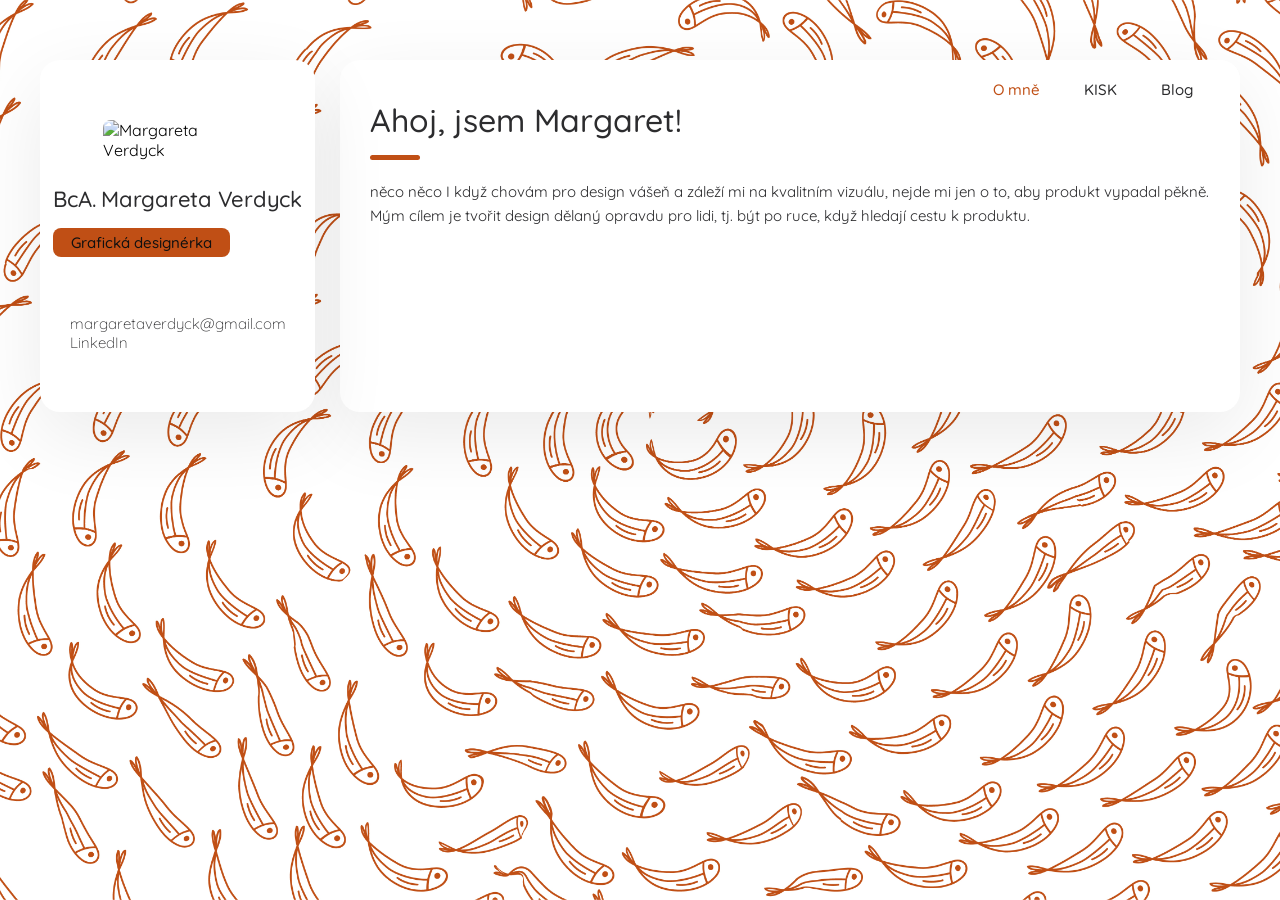
==== index.html @ f72e976a "Update index.html" ====
<!DOCTYPE html>
<html lang="en">

<head>

  <link rel="icon" type="image/png" href="./assets/images/favicon.png">

  <meta charset="UTF-8">
  <meta http-equiv="X-UA-Compatible" content="IE=edge">
  <meta name="viewport" content="width=device-width, initial-scale=1.0">
  <title>Margaret Portfolio</title>

  <!--
    - favicon
  -->
  <link rel="shortcut icon" href="./assets/images/logo.ico" type="image/x-icon">

  <!--
    - custom css link
  -->
  <link rel="stylesheet" href="./assets/css/style.css">

  <!--
    - google font link
  -->
  <link rel="preconnect" href="https://fonts.googleapis.com">
  <link rel="preconnect" href="https://fonts.gstatic.com" crossorigin>
  <link href="https://fonts.googleapis.com/css2?family=Nunito:wght@300;400;500;600&display=swap" rel="stylesheet">
</head>

<body>
  <div id="preview-close-background"></div>
  <div id="preview">
    <div id="preview-inner">
            <button id="preview-close-button">Zavřít</button>
            <img id="preview-image">
    </div>
  </div>

  <!--
    - #MAIN
  -->
<div class="bc">
  <main>

    <!--
      - #SIDEBAR
    -->

    <aside class="sidebar active" data-sidebar>

      <div class="sidebar-info">

        <figure class="avatar-box">
          <img src="./assets/images/profilovka-portfolio.png" alt="Margareta Verdyck" width="80" style="border-radius: 8px;">
        </figure>

        <div class="info-content">
          <h1 class="name" title="Margareta Verdyck">BcA. Margareta Verdyck</h1>

          <span><p class="title">Grafická designérka</p>      
          </span>

        </div>

      <!--   <button class="info_more-btn" data-sidebar-btn>
          
          <ion-icon name="chevron-down"></ion-icon>
        </button> -->

      </div>

      <div class="sidebar-info_more">

        <div class="separator"></div>

        <ul class="contacts-list">

          <li class="contact-item">

        <!--     <div class="icon-box">
              <ion-icon name="mail-outline"></ion-icon>
            </div> -->

            <div class="contact-info">
              <p class="contact-title">Kontakt na mě</p>

              <a href="mailto:margaretaverdyck@gmail.com" class="contact-link">margaretaverdyck@gmail.com</a>
              <!--  <a href="tel:+420775731023" class="contact-link">+420 775 731 023</a>  -->
              <a href="https://www.linkedin.com/in/margareta-verdyck-287050226/" class="contact-link" >LinkedIn</a>

            </div>

          <li class="contact-item">

          </li>

        </ul>

        <!-- <div class="separator"></div>

        <ul class="social-list">

          <li class="social-item">
            <a href="#" class="social-link">
              <ion-icon name="logo-facebook"></ion-icon>
            </a>
          </li>

          <li class="social-item">
            <a href="#" class="social-link">
              <ion-icon name="logo-twitter"></ion-icon>
            </a>
          </li>

          <li class="social-item">
            <a href="#" class="social-link">
              <ion-icon name="logo-instagram"></ion-icon>
            </a>
          </li>

        </ul> -->

      </div>

    </aside>




    <!--
      - #main-content
    -->

    <div class="main-content">

      <!--
        - #NAVBAR
      -->

      <nav class="navbar">

        <ul class="navbar-list">

          <li class="navbar-item">
            <button class="navbar-link  active" data-nav-link>O mně</button>
          </li>

          <li class="navbar-item">
            <button class="navbar-link" data-nav-link>KISK</button>
          </li>

         <!--  <li class="navbar-item">
            <button class="navbar-link" data-nav-link>Životopis</button>
          </li> -->

         <!-- <li class="navbar-item">
            <button class="navbar-link" data-nav-link>Portfolio</button>
          </li> -->

          <li class="navbar-item">
            <button class="navbar-link" data-nav-link>Blog</button>
          </li>

          <!-- <li class="navbar-item">
            <button class="navbar-link" data-nav-link>Contact</button>
          </li> -->

        </ul>

      </nav>





      <!--
        - #ABOUT
      -->

      <article class="about active" data-page="o mně">

        <header>
          <h2 class="h2 article-title">Ahoj, jsem Margaret!</h2>
        </header>

        <section class="about-text">

		 <p>
            něco něco I když chovám pro design vášeň a záleží mi na kvalitním vizuálu,
            nejde mi jen o to, aby produkt vypadal pěkně.
            Mým cílem je tvořit design dělaný opravdu pro lidi, 
            tj. být po ruce, když hledají cestu k produktu.
          </p>
			
			<!--   
          <p>
            S designem v praxi jsem se poprvé setkala v
            <a href="https://scg.cz/" style="display: inline;" target="_blank">SCG</a>
            a díky tvorbě vizuálů pro soutěže této neziskovky, jsem se rozhodla být grafickou designérkou.
            Vystudovala jsem grafický design ve <em>Vysoké škole kreativní komunikace</em> v Praze
            a pokračuji dál do Brna na Informační studia a knihovnictví, abych posunula své dovednosti.
          </p>

          <p>
            I když chovám pro design vášeň a záleží mi na kvalitním vizuálu,
            nejde mi jen o to, aby produkt vypadal pěkně.
            Mým cílem je tvořit design dělaný opravdu pro lidi, 
            tj. být po ruce, když hledají cestu k produktu.
          </p>

          <p>
            <strong>Průběh tvorby ve zkratce</strong> –⁠⁠⁠⁠⁠⁠ Jakmile zjistím vše o projektu,
            začnu tvořit a ohledně návrhu se společně pobavíme,
            abychom dosáhli co nejlepšího výsledku.
          </p>

          <p>        
            <strong>Co sama vyhledávám?</strong>
            Ráda bývám součástí týmu a hledám prostor pro růst a učení se nových věcí.
            Chci tvořit hlavně prospěšné a užitečné vizuály a svojí tvorbou přinášet lidem
            radost.
          </p>

          <p>
            <strong>Mé dovednosti:</strong>
            Už dlouho pracuji s grafickými Adobe programy, zejména s Illustratorem a Photoshopem.
            S jinými programy si ale určitě poradím.
            Mluvím plynule česky a domluvím se anglicky.
          </p>
-->
        </section>

      </article>


      <!--
        - #KISK
      -->

      <article class="kisk" data-page="kisk">

        <header>
          <h2 class="h2 article-title">První semestr (podzim 2025)</h2>
        </header>

        <section class="about-text">
          
          <p>
            Z povinných předmětů <strong>ISKM01 Informační vědy</strong> vnímám jako nejvíce filosofický předmět, kterým nás provázel pan Černý. Se svými mentimeter prezentacemi jsem cítila, že jsme jako třída více vtaženi do přednášky. Dozvěděla jsem se z odpovědí i něco o spolužácích a v rámci skupinové práce se i skamarádila se spolužačkami. Poznala jsem témata a hlavně Informační etiku skrze vlastní výzkum a následné zpracování materiálů pro spolužáky a do zkoušky, což pro mě byla úplná novinka. Zároveň jsem se cítila pozadu, jelikož plno spolužáků témata už opakovala, a našla jsem porozumění se spolužáky, kteří tento obor studují stejně jako já první ročník. I přes blízkost témat pro mě byl předmět docela výzvou.
		  </p>

          <p>
            V předmětu <strong>ISKM02 Design informačních služeb, rozhraní a interakcí</strong> bylo hrozně fajn se inspirovat a motivovat do toho, jak dělat design pro lidi, ve veřejném prostoru a zkusit si navrhnout i něco vlastního.
          </p>

          <p>
            	<strong>ISKM03 Literatura, knihovní procesy a trh</strong> mi otevřela docela nové téma. Práce na edičním projektu v týmu byla sice novou zkušeností plnou výzev, ale samotnou otevřenost tvorby vizuálu edice nebo prezentace jsem velmi ocenila. Sama bych se ve skutečnosti při chystání edice ujmula designování obálky nebo sazby. <a href="https://margareta-verdyck.github.io/kisk/knihovna" style="display: inline;" target="_blank">Reflexe z návštěvy knihovny</a> 
          </p>

          <p>        
            <strong>ISKM04 Seminář k diplomové práci I: Východiska a metodologie</strong> mi představil témata diplomových prací přímo od profesorů. Skrze tematickou komentovanou rešerši jsem prozkoumala téma grafického designu a jeho pomoci a selhání při přenosu informací k uživatelům. Zpětně bych si vybrala konkrétnější téma a profilace Design informačních služeb je pro mě stále na prvním místě.
          </p>

          <p>
            Předmět <strong>ISKM09 Around the World with Academic Libraries</strong> mě zaujal osobními příběhy knihovníků po celém světě i pozorováním situace v jiných zemích. Líbilo se mi porovnání jak je to u nich a jak je to u nás. Předmět jako takový mi moc neseděl na večerní termín a nakonec jsem se nestíhala účastnit všech přednášek, jak jsem chtěla.
          </p>

          <p>
            Z nepovinných předmětů jsem si vybrala <strong>ISKB36 Kreativní laboratoř</strong> a <strong>ISKB54 Komunitní kurátorství</strong>. Oba probíhaly v příjemné seminárce, kde jsme se vždy sešli a pobavili se o našich nových objevech nebo pozorování ať už z komunitního setkávání nebo dobrodružství za keškami. Kreativní laboratoř byla v tomto semestru zaujatá ve fenomén Geocatchingu. Konečně tu byl tedy předmět, který vyžadoval pohyb v terénu. Dozvěděla jsem se, že kešky jsou v Česku stále velmi aktivní a sama jsem jednu vytvořila. V předmětu Komunitní kurátorství jsem mohla rozvíjet své znalosti, které dál mohu aplikovat ve studentském spolku, kde tuto roli zastupuji. Uvědomila jsem si, jaký máme na KISKu příjemný kolektiv a komunitu a zaujal mě KISKord, který se posnažím oživit pro sdílení našich zkušeností. Společně jsme pro další takové lidi začali organizovat víkendovou akci - Zimní školu. 
          </p>

          <p>
            Zapsala jsem si i jeden předmět, který spadá do profilace Design informačních služeb. Předmět <strong>ISKM52 Digitální hry - analýza a design</strong> byl speciální v tom, že jsem pro něj navštěvovala fakultu informatiky a poznávala studenty z jiné školy. Bylo mi představeno jak ve skutečnosti probíhá navrhování digitálních i stolních her a sami jsme i vytvářeli v týmu deskovou hru, což pro mě byla příjemná možnost kreativně se vyřádit.
          </p>

          <p>
            Nakonec úplně mimo KISK v rámci celé fakulty jsem si zapsala <strong>DOBRO_ARTS Dobrovolnictví</strong>,, se kterou mám možnost se aktivně zapojit jako dobrovolník v organizaci. Po svých dobrých zkušenostech to musel být studentský spolek students can grow.
          </p>

        </section>





        <!--
          - service
        -->

        <!-- <section class="service">

          <h3 class="h3 service-title">Co mi fakt celkem jde</h3>

          <ul class="service-list">

            <li class="service-item">

               <div class="service-icon-box">
                <img src="./assets/images/icon-design.svg
                " alt="design icon" width="40">
              </div> 

              <div class="service-content-box">
                <h4 class="h4 service-item-title">Grafický design</h4>

                <p class="service-item-text">
                  The most modern and high-quality design made at a professional level.
                </p>
              </div>

            </li> 

            <li class="service-item">

              <div class="service-icon-box">
                <img src="./assets/images/icon-dev.svg" alt="Web development icon" width="40">
              </div>

              <div class="service-content-box">
                <h4 class="h4 service-item-title">Web development</h4>

                <p class="service-item-text">
                  High-quality development of sites at the professional level.
                </p>
              </div>

            </li> -->

          </ul>

        </section>


        <!--
          - clients


        <section class="clients">

          <h3 class="h3 clients-title">Clients</h3>

          <ul class="clients-list has-scrollbar">

            <li class="clients-item">
              <a href="#">
                <img src="./assets/images/logo-1-color.png" alt="client logo">
              </a>
            </li>

            <li class="clients-item">
              <a href="#">
                <img src="./assets/images/logo-2-color.png" alt="client logo">
              </a>
            </li>

            <li class="clients-item">
              <a href="#">
                <img src="./assets/images/logo-3-color.png" alt="client logo">
              </a>
            </li>

            <li class="clients-item">
              <a href="#">
                <img src="./assets/images/logo-4-color.png" alt="client logo">
              </a>
            </li>

            <li class="clients-item">
              <a href="#">
                <img src="./assets/images/logo-5-color.png" alt="client logo">
              </a>
            </li>

            <li class="clients-item">
              <a href="#">
                <img src="./assets/images/logo-6-color.png" alt="client logo">
              </a>
            </li>

          </ul>

        </section>
 -->
      </article>





     

      <article class="resume" data-page="životopis">

        <header>
          <h2 class="h2 article-title"></h2>
        </header>

        <section class="timeline">

          <div class="title-wrapper">
            <div class="icon-box">
              <!-- <ion-icon name="book-outline"></ion-icon> -->
            </div>

            <h3 class="h3">Vystudovala jsem...</h3>
          </div>

          <ol class="timeline-list">

            <li class="timeline-item">

              <h4 class="h4 timeline-item-title"> Filosofická fakulta Masarykovy univerzity</h4>

              <span>2025 — stále</span>

              <p class="timeline-text">
                Obor Informační studia a knihovnictví
              </p>

            </li>            
            
            <li class="timeline-item">

              <h4 class="h4 timeline-item-title">Vysoká škola kreativní komunikace – VŠKK</h4>

              <span>2022 — 2025</span>

              <p class="timeline-text">
                Obor Grafický a mediální design
              </p>

            </li>

            <li class="timeline-item">

              <h4 class="h4 timeline-item-title">FestAD</h4>

              <span>2021</span>

              <p class="timeline-text">
               Výukový festival architektury a designu
              </p>

            </li>

            <li class="timeline-item">

              <h4 class="h4 timeline-item-title"> Střední škola designu a umění, knižní kultury a ekonomiky Náhorní</h4>

              <span>2018— 2022</span>

              <p class="timeline-text">
                Obor Prostorový design a výstavnictví
              </p>

            </li>

          </ol>

        </section>

        <section class="timeline">

          <div class="title-wrapper">
            <div class="icon-box">
              <!-- <ion-icon name="book-outline"></ion-icon> -->
            </div>

            <h3 class="h3">Doteď jsem dělala...</h3>
          </div>

          <ol class="timeline-list">

            <li class="timeline-item">

              <h4 class="h4 timeline-item-title">Grafický design</h4>

              <span>2020 — Dodnes</span>

              <p class="timeline-text">
                
                V neziskové organizaci Student Cyber Games a hlavně pro její soutěže pIšQworky, Prezentiáda a Tour de App jsem se naučila tvořit veškerý design v praxi.
                Vytvořila jsem plno materiálů od vizuálů celých kampaní, všemožných tištěných materiálů 
                až po on-line materiály.

                K bakalářské práci jsem pro SCG vytvořila návrh na novou vizuální identitu.

                Pro českosaský projekt InterBridge jsem vytvořila vizuální styl – logo, barevnost, rollup a vizitky.
            
                V rámci 
              </p>

            </li>

            <li class="timeline-item">

              <h4 class="h4 timeline-item-title">Vedoucí marketingu a vztahu s veřejností</h4>

              <span>2022 — 2024</span>

              <p class="timeline-text">
                První dva ročníky soutěže Tour de App jsem vedla marketingové oddělení.
              </p>

            </li>

            <!-- <li class="timeline-item">

              <h4 class="h4 timeline-item-title">Web designer</h4>

              <span>2010 — 2013</span>

              <p class="timeline-text">
                Nemo enims ipsam voluptatem, blanditiis praesentium voluptum delenit atque corrupti, quos dolores et
                quas molestias
                exceptur.
              </p>

            </li> -->

          </ol>

        </section>

        <!-- <section class="skill">

          <h3 class="h3 skills-title">My skills</h3>

          <ul class="skills-list content-card">

            <li class="skills-item">

              <div class="title-wrapper">
                <h5 class="h5">Web design</h5>
                <data value="80">80%</data>
              </div>

              <div class="skill-progress-bg">
                <div class="skill-progress-fill" style="width: 80%;"></div>
              </div>

            </li>

            <li class="skills-item">

              <div class="title-wrapper">
                <h5 class="h5">Graphic design</h5>
                <data value="70">70%</data>
              </div>

              <div class="skill-progress-bg">
                <div class="skill-progress-fill" style="width: 70%;"></div>
              </div>

            </li>

            <li class="skills-item">

              <div class="title-wrapper">
                <h5 class="h5">Branding</h5>
                <data value="90">90%</data>
              </div>

              <div class="skill-progress-bg">
                <div class="skill-progress-fill" style="width: 90%;"></div>
              </div>

            </li>

            <li class="skills-item">

              <div class="title-wrapper">
                <h5 class="h5">WordPress</h5>
                <data value="50">50%</data>
              </div>

              <div class="skill-progress-bg">
                <div class="skill-progress-fill" style="width: 50%;"></div>
              </div>

            </li>

          </ul>

        </section> -->

      </article>





      <!--
        - #PORTFOLIO
      -->

      <article class="portfolio" data-page="portfolio">

        <header>
          <h2 class="h2 article-title">Portfolio</h2>
        </header>

        <section class="projects">

          <ul class="filter-list">

            <li class="filter-item">
              <button class="active" data-filter-btn>Vše</button>
            </li>

            <li class="filter-item">
              <button data-filter-btn>Vizuální styl</button>
            </li>

            <li class="filter-item">
              <button data-filter-btn>Logo</button>
            </li>

            <li class="filter-item">
              <button data-filter-btn>Obal</button>
            </li>

            <li class="filter-item">
              <button data-filter-btn>Knižní grafika</button>
            </li>

            <li class="filter-item">
              <button data-filter-btn>Ilustrace</button>
            </li>

            <li class="filter-item">
              <button data-filter-btn>Textil</button>
            </li>

            <li class="filter-item">
              <button data-filter-btn>Plakát</button>
            </li>

            <li class="filter-item">
              <button data-filter-btn>Roll-up</button>
            </li>

            <li class="filter-item">
              <button data-filter-btn>Plaketa</button>
            </li>

          </ul>

          <div class="filter-select-box">

            <button class="filter-select" data-select>

              <div class="select-value" data-selecct-value>Vyber kategorii</div>

              <div class="select-icon">
                <ion-icon name="chevron-down"></ion-icon>
              </div>

            </button>

            <ul class="select-list">

              <li class="select-item">
                <button data-select-item>Vše</button>
              </li>

              <li class="select-item">
                <button data-select-item>Vizuální styl</button>
              </li>

              <li class="select-item">
                <button data-select-item>Logo</button>
              </li>

              <li class="select-item">
                <button data-select-item>Obal</button>
              </li>

              <li class="select-item">
                <button data-select-item>Knižní grafika</button>
              </li>

              <li class="select-item">
                <button data-select-item>Ilustrace</button>
              </li>

              <li class="select-item">
                <button data-select-item>Textil</button>
              </li>

              <li class="select-item">
                <button data-select-item>Plakát</button>
              </li>

              <li class="select-item">
                <button data-select-item>Roll-up</button>
              </li>

              <li class="select-item">
                <button data-select-item>Plaketa</button>
              </li>

            </ul>

          </div>

          <ul class="project-list">

          

            <li class="project-item  active" data-filter-item data-category="vizuální styl,logo,ilustrace">
              <a href="#">


                <button class="show-img" imgRef="./assets/images/web-portfolio_FULL_SCG.png">
                <figure class="project-img">
                  <div class="project-item-icon-box" style="width: 30%;">
                    <img src="./assets/images/web-OPEN.svg">
                  </div>

                  <img src="./assets/images/web-portfolio_SCG.png" alt="finance" loading="lazy">
                </figure>

                <h3 class="project-title">Rebrand Student Cyber Games</h3>

                <p class="project-category">Vizuální styl, Logo, Ilustrace</p>
                </button>

              </a>
              
            </li>

            <li class="project-item  active" data-filter-item data-category="vizuální styl,logo">
              <a href="#">

                <button class="show-img" imgRef="./assets/images/web-portfolio_FULL_InterBridge.png">
                <figure class="project-img">
                  <div class="project-item-icon-box" style="width: 30%;">
                    <img src="./assets/images/web-OPEN.svg">
                  </div>

                  <img src="./assets/images/web-portfolio_InterBridge.png" alt="orizon" loading="lazy">
                </figure>

                <h3 class="project-title">Českosaský projekt InterBridge</h3>

                <p class="project-category">Vizuální styl, Logo</p>
                </button>

              </a>
            </li>

            <li class="project-item  active" data-filter-item data-category="knižní grafika">
              <a href="#">

                <button class="show-img" imgRef="./assets/images/web-portfolio_FULL_cecelice.png">
                <figure class="project-img">
                  <div class="project-item-icon-box" style="width: 30%;">
                    <img src="./assets/images/web-OPEN.svg">
                  </div>

                  <img src="./assets/images/web-portfolio_kniha-čečelice.png" alt="fundo" loading="lazy">
                </figure>

                <h3 class="project-title">Čečelice</h3>

                <p class="project-category">Knižní grafika</p>
                </button>

              </a>
            </li>

            <li class="project-item  active" data-filter-item data-category="logo">
              <a href="#">

                <button class="show-img" imgRef="./assets/images/web-portfolio_FULL_kazee.png">
                <figure class="project-img">
                  <div class="project-item-icon-box" style="width: 30%;">
                    <img src="./assets/images/web-OPEN.svg">
                  </div>

                  <img src="./assets/images/web-portfolio_kazee.png" alt="brawlhalla" loading="lazy">
                </figure>

                <h3 class="project-title">Aplikace Kazee</h3>

                <p class="project-category">Logo</p>
                </button>

            <li class="project-item  active" data-filter-item data-category="logo">
              <a href="#">

                <button class="show-img" imgRef="./assets/images/web-portfolio_FULL_český-tenis.png">
                <figure class="project-img">
                  <div class="project-item-icon-box" style="width: 30%;">
                    <img src="./assets/images/web-OPEN.svg">
                  </div>

                  <img src="./assets/images/web-portfolio_český-tenis.png" alt="brawlhalla" loading="lazy">
                </figure>

                <h3 class="project-title">Český tenis</h3>

                <p class="project-category">Logo</p>
                </button>

              </a>
            </li>

            <li class="project-item  active" data-filter-item data-category="vizuální styl,logo,ilustrace">
              <a href="#">

                <button class="show-img" imgRef="./assets/images/web-portfolio_FULL_letka.png">
                <figure class="project-img">
                  <div class="project-item-icon-box" style="width: 30%;">
                    <img src="./assets/images/web-OPEN.svg">
                  </div>

                  <img src="./assets/images/web-portfolio_kafe-letka.png" alt="dsm." loading="lazy">
                </figure>

                <h3 class="project-title">Letka</h3>

                <p class="project-category">Vizuální styl, Logo, Ilustrace</p>
                </button>

              </a>
            </li>

            <li class="project-item  active" data-filter-item data-category="obal,ilustrace">
              <a href="#">

                <button class="show-img" imgRef="./assets/images/web-portfolio_FULL_Král-sýrů.png">
                <figure class="project-img">
                  <div class="project-item-icon-box" style="width: 30%;">
                    <img src="./assets/images/web-OPEN.svg">
                  </div>

                  <img src="./assets/images/web-portfolio_kral-syru.png" alt="metaspark" loading="lazy">
                </figure>

                <h3 class="project-title">100 let Král sýrů</h3>

                <p class="project-category">Obal, Ilustrace</p>
                </button>

              </a>
            </li>

            <li class="project-item  active" data-filter-item data-category="plakát">
              <a href="#">

                <button class="show-img" imgRef="./assets/images/web-portfolio_FULL_MUNI.png">
                <figure class="project-img">
                  <div class="project-item-icon-box" style="width: 30%;">
                    <img src="./assets/images/web-OPEN.svg">
                  </div>

                  <img src="./assets/images/web-portfolio_MUNI-poster.png" alt="summary" loading="lazy">
                </figure>

                <h3 class="project-title">Studentský plakát<table></table></h3>

                <p class="project-category">Plakát</p>
                </button>

              </a>
            </li>

            <li class="project-item  active" data-filter-item data-category="logo">
              <a href="#">

                <button class="show-img" imgRef="./assets/images/web-portfolio_FULL_DV.png">
                <figure class="project-img">
                  <div class="project-item-icon-box" style="width: 30%;">
                    <img src="./assets/images/web-OPEN.svg">
                  </div>

                  <img src="./assets/images/web-portfolio_DV-detailing.png" alt="task manager" loading="lazy">
                </figure>

                <h3 class="project-title">DV detailing</h3>

                <p class="project-category">Logo</p>
                </button>

              </a>
            </li>

            <li class="project-item  active" data-filter-item data-category="logo">
              <a href="#">

                <button class="show-img" imgRef="./assets/images/web-portfolio_FULL_ZKO.png">
                <figure class="project-img">
                  <div class="project-item-icon-box" style="width: 30%;">
                    <img src="./assets/images/web-OPEN.svg">
                  </div>

                  <img src="./assets/images/web-portfolio_ZKO.png" alt="arrival" loading="lazy">
                </figure>

                <h3 class="project-title">ZKO Mimoň</h3>

                <p class="project-category">Logo</p>
                </button>

              </a>
            </li>

            <li class="project-item  active" data-filter-item data-category="plakát, ilustrace">
              <a href="#">

                <button class="show-img" imgRef="./assets/images/web-portfolio_FULL_PPT-plakát.png">
                <figure class="project-img">
                  <div class="project-item-icon-box" style="width: 30%;">
                    <img src="./assets/images/web-OPEN.svg">
                  </div>

                  <img src="./assets/images/web-portfolio_PPT-plakát.png" alt="arrival" loading="lazy">
                </figure>

                <h3 class="project-title">Soutěž Prezentiáda</h3>

                <p class="project-category">Plakát, Ilustrace</p>
                </button>

              </a>
            </li>

            <li class="project-item  active" data-filter-item data-category="roll-up">
              <a href="#">

                <button class="show-img" imgRef="./assets/images/web-portfolio_FULL_PPT-rollup.png">
                <figure class="project-img">
                  <div class="project-item-icon-box" style="width: 30%;">
                    <img src="./assets/images/web-OPEN.svg">
                  </div>

                  <img src="./assets/images/web-portfolio_PPT-rollup.png" alt="arrival" loading="lazy">
                </figure>

                <h3 class="project-title">Soutěž Prezentiáda</h3>

                <p class="project-category">Roll-up</p>
                </button>

              </a>
            </li>

            <li class="project-item  active" data-filter-item data-category="roll-up,ilustrace">
              <a href="#">

                <button class="show-img" imgRef="./assets/images/web-portfolio_FULL_PPT-rollup-2023.png">
                <figure class="project-img">
                  <div class="project-item-icon-box" style="width: 30%;">
                    <img src="./assets/images/web-OPEN.svg">
                  </div>

                  <img src="./assets/images/web-portfolio_PPT-2023-rollup.png" alt="arrival" loading="lazy">
                </figure>

                <h3 class="project-title">Soutěž Prezentiáda</h3>

                <p class="project-category">Roll-up, Ilustrace</p>
                </button>

              </a>
            </li>

            <li class="project-item  active" data-filter-item data-category="plaketa">
              <a href="#">

                <button class="show-img" imgRef="./assets/images/web-portfolio_FULL_PPT-plaketa.png">
                <figure class="project-img">
                  <div class="project-item-icon-box" style="width: 30%;">
                    <img src="./assets/images/web-OPEN.svg">
                  </div>

                  <img src="./assets/images/web-portfolio_PPT-trofej.png" alt="arrival" loading="lazy">
                </figure>

                <h3 class="project-title">Soutěž Prezentiáda</h3>

                <p class="project-category">Plaketa</p>
                </button>

              </a>
            </li>

            <li class="project-item  active" data-filter-item data-category="vizuální styl,logo, ilustrace">
              <a href="#">

                <button class="show-img" imgRef="./assets/images/web-portfolio_FULL_TdAcademy.png">
                <figure class="project-img">
                  <div class="project-item-icon-box" style="width: 30%;">
                    <img src="./assets/images/web-OPEN.svg">
                  </div>

                  <img src="./assets/images/web-portfolio_TdA-vizuální styl-academy.png" alt="arrival" loading="lazy">
                </figure>

                <h3 class="project-title">Fiktivní klient na soutěži Tour de App</h3>

                <p class="project-category">Vizuální styl, Logo, Ilutrace</p>
                </button>

              </a>
            </li>

            <li class="project-item  active" data-filter-item data-category="plaketa">
              <a href="#">

                <button class="show-img" imgRef="./assets/images/web-portfolio_FULL_TdA-plaketa.png">
                <figure class="project-img">
                  <div class="project-item-icon-box" style="width: 30%;">
                    <img src="./assets/images/web-OPEN.svg">
                  </div>

                  <img src="./assets/images/web-portfolio_TdA-trofej.png" alt="arrival" loading="lazy">
                </figure>

                <h3 class="project-title">Tour de App</h3>

                <p class="project-category">Plaketa</p>
                </button>

              </a>
            </li>

            <li class="project-item  active" data-filter-item data-category="roll-up">
              <a href="#">

                <button class="show-img" imgRef="./assets/images/web-portfolio_FULL_XO-rollup.png">
                <figure class="project-img">
                  <div class="project-item-icon-box" style="width: 30%;">
                    <img src="./assets/images/web-OPEN.svg">
                  </div>

                  <img src="./assets/images/web-portfolio_XO-rollup.png" alt="arrival" loading="lazy">
                </figure>

                <h3 class="project-title">Soutěž pIšQworky</h3>

                <p class="project-category">Roll-up</p>
                </button>

              </a>
            </li>

            <li class="project-item  active" data-filter-item data-category="plakát">
              <a href="#">

                <button class="show-img" imgRef="./assets/images/web-portfolio_FULL_XO-plakát.png">
                <figure class="project-img">
                  <div class="project-item-icon-box" style="width: 30%;">
                    <img src="./assets/images/web-OPEN.svg">
                  </div>

                  <img src="./assets/images/web-portfolio_XO-plakát.png" alt="arrival" loading="lazy">
                </figure>

                <h3 class="project-title">Soutěž pIšQworky</h3>

                <p class="project-category">Plakát</p>
                </button>

              </a>
            </li>

            <li class="project-item  active" data-filter-item data-category="textil,ilustrace">
              <a href="#">

                <button class="show-img" imgRef="./assets/images/web-portfolio_FULL_ATuin.png">
                <figure class="project-img">
                  <div class="project-item-icon-box" style="width: 30%;">
                    <img src="./assets/images/web-OPEN.svg">
                  </div>

                  <img src="./assets/images/web-portfolio_triko-atuin.png" alt="arrival" loading="lazy">
                </figure>

                <h3 class="project-title">Zeměplocha a A'Tuin</h3>

                <p class="project-category">Textil, Ilustrace</p>
                </button>

              </a>
            </li>

            <li class="project-item  active" data-filter-item data-category="ilustrace">
              <a href="#">

                <button class="show-img" imgRef="./assets/images/web-portfolio_FULL_DND.png">
                <figure class="project-img">
                  <div class="project-item-icon-box" style="width: 30%;">
                    <img src="./assets/images/web-OPEN.svg">
                  </div>

                  <img src="./assets/images/web-portfolio_DND.png" alt="arrival" loading="lazy">
                </figure>

                <h3 class="project-title">Kobolt z Dungeons & Dragons</h3>

                <p class="project-category">Ilustrace</p>
                </button>

              </a>
            </li>


          </ul>

        </section>

      </article>




  
      
     <!-- #BLOG     -->
      

       <article class="blog" data-page="blog">

        <header>
          <h2 class="h2 article-title">Blog</h2>
        </header>

        <section class="blog-posts">

          <ul class="blog-posts-list">

            <li class="blog-post-item">
              <a href="#">
                
                <figure class="blog-banner-box">
                  <img src="./assets/images/blog-1.jpg" alt="Proc KISK?" loading="lazy">
                </figure>
                
                <div class="blog-content">

                  <div class="blog-meta">
                    <p class="blog-category">Studium</p>

                    <span class="dot"></span>

                    <time datetime="2022-02-23">Lis 30, 2025</time>
                  </div>

                  <h3 class="h3 blog-item-title">Proč KISK?</h3>

                  <p class="blog-text">
                    Proč jsem se rozhodla jít studovat zrovna KISK?
                  </p>

                </div>

              </a>
            </li>

            <li class="blog-post-item">
              <a href="#">
                
                <figure class="blog-banner-box">
                  <img src="./assets/images/blog-2.jpg" alt="Prvni semestr" loading="lazy">
                </figure>
                

                <div class="blog-content">

                  <div class="blog-meta">
                    <p class="blog-category">Studium</p>

                    <span class="dot"></span>

                    <time datetime="2022-02-23">Lis 30, 2025</time>
                  </div>

                  <h3 class="h3 blog-item-title">První semestr</h3>

                  <p class="blog-text">
                    Reflexe nad prvním semestrem studia na KISKu.

                    	Z povinných předmětů ISKM01 Informační vědy vnímám jako nejvíce filosofický předmět, kterým nás provázel pan Černý se svými mentimeter prezentacemi. Dozvěděla jsem se z odpovědí i něco o spolužácích a v rámci skupinové práce se i skamarádila se spolužačkami. Poznala jsem téma na vlastní pěst, i když jsem byla nervózní z toho, že jsem do toho byla hozena. Zároveň jsem se cítila pozadu, jelikož plno spolužáků mělo pocit, že už témata jen opakují a našla porozumění se spolužáky, kteří tento obor studují stejně jako já první ročník.
	
	                    V předmětu ISKM02 Design informačních služeb, rozhraní a interakcí bylo hrozně fajn se inspirovat a motivovat do toho, jak dělat design pro lidi, ve veřejném prostoru a zkusit si navrhnout i něco vlastního s Majdou.
	
	                    ISKM03 Literatura, knihovní procesy a trh pro mě bylo docela nové téma. Čeká nás zajímavý týmový projekt, tak jsem zvědavá, kam mě dostane. Sama bych se ve skutečnosti při chystání edice ujmula designování obálky nebo sazby.
	
	                    ISKM04 Seminář k diplomové práci I: Východiska a metodologie mi představil témata diplomových prací přímo od profesorů. Snad si brzy sama nějaké vyberu.
	
	                    Předmět ISKM09 Around the World with Academic Libraries mě zaujal osobními příběhy knihovníků po celém světě.y reálnou situaci v jiných zemích. Líbilo se mi porovnání jak je to u nich a jak je to u nás.
	
  	                  Z nepovinných předmětů jsem si vybrala ISKB36 Kreativní laboratoř a ISKB54 Komunitní kurátorství. Oba probíhali v příjemné seminárce, kde jsme se vždy sešli a bavili se o našich nových objevech nebo pozorování. Kreativní laboratoř byla v tomto semestru zaujatá ve fenomén Geocatchingu. Konečně tu byl tedy předmět, který vyžadoval pohyb v terénu. Dozvěděla jsem se, že kešky jsou v Česku stále velmi aktivní a sama jsem jednu vytvořila. V předmětu Komunitní kurátorství jsem mohla rozvíjet své znalosti, které dál mohu aplikovat  ve studentském spolku, kde tuto roli zastupuji. Uvědomila jsem si, jaký máme na KISKu příjemný kolektiv a komunitu a společně jsem pro další takové lidi začali organizovat víkendovou akci - Zimní školu. 
	
	                    Zapsala jsem si i jeden předmět, který spadá do profilace Design informačních služeb. Předmět ISKM52 Digitální hry - analýza a design byl speciální v tom, že jsem pro něj navštěvovala fakultu informatiky a poznávala studenty z jiné školy. Bylo mi představeno jak ve skutečnosti probíhá navrhování digitálních i stolních her a sami jsme i vytvářeli v týmu deskovou hru.
			
	                    Nakonec úplně mimo KISK v rámci celé fakulty jsem si zapsala DOBRO_ARTS Dobrovolnictví, se kterou mám možnost se aktivně zapojit jako dobrovolník v organizaci, která je mi milá a to studentský spolek Student Cyber Games.

                  </p>

                </div>

              </a>       
            </li>

          </ul>

        </section>

      </article>

  



      <!--
        - #CONTACT
      -->

      <article class="contact" data-page="contact">

        <header>
          <h2 class="h2 article-title">Kontaktuj mě!</h2>
        </header>

        <!-- <section class="mapbox" data-mapbox>
          <figure>
            <iframe
              src="https://www.google.com/maps/embed?pb=!1m18!1m12!1m3!1d199666.5651251294!2d-121.58334177520186!3d38.56165006739519!2m3!1f0!2f0!3f0!3m2!1i1024!2i768!4f13.1!3m3!1m2!1s0x809ac672b28397f9%3A0x921f6aaa74197fdb!2sSacramento%2C%20CA%2C%20USA!5e0!3m2!1sen!2sbd!4v1647608789441!5m2!1sen!2sbd"
              width="400" height="300" loading="lazy"></iframe>
          </figure>
        </section> -->

        <section class="contact-form">

          <h3 class="h3 form-title">Kontaktní formulář</h3>

          <form action="#" class="form" data-form>

            <div class="input-wrapper">
              <input type="text" name="fullname" class="form-input" placeholder="Full name" required data-form-input>

              <input type="email" name="email" class="form-input" placeholder="Email address" required data-form-input>
            </div>

            <textarea name="message" class="form-input" placeholder="Your Message" required data-form-input></textarea>

            <button class="form-btn" type="submit" disabled data-form-btn>
              <ion-icon name="paper-plane"></ion-icon>
              <span>Send Message</span>
            </button>

          </form>

        </section>

      </article>

    </div>

  </main>
</div>






  <!--
    - custom js link
  -->
  <script src="./assets/js/script.js"></script>

  <!--
    - ionicon link
  -->
  <script type="module" src="https://unpkg.com/ionicons@5.5.2/dist/ionicons/ionicons.esm.js"></script>
  <script nomodule src="https://unpkg.com/ionicons@5.5.2/dist/ionicons/ionicons.js"></script>

</body>

</html>
---- assets/css/style.css ----
/*-----------------------------------*\
  #style.css
\*-----------------------------------*/
@import url('https://fonts.googleapis.com/css2?family=Quicksand:wght@300..700&display=swap');

/**
 * copyright 2022 @codewithsadee
 */





/*-----------------------------------*\
  #CUSTOM PROPERTY
\*-----------------------------------*/

:root {

  /**
   * colors
   */

  /* gradient */

  --bg-gradient-red1: linear-gradient(to bottom right,
      #84a59e 3%,
      #c04f15 97%);
  --bg-gradient-jet: linear-gradient(to bottom right,
      #f8edeb 0%,
      #f8edeb 100%), #f8edeb;
  --bg-gradient-yellow-1: linear-gradient(to bottom right,
      #c04f15 0%,
      hsla(36, 80%, 47%, 0) 50%);
  --bg-gradient-yellow-2: linear-gradient(135deg,
      #cbd7bf 0%,
      #f8edeb 59.86%), #f8edeb;
  --border-gradient-red1: linear-gradient(to bottom right,
      #c04f15 0%,
      #c04f15 50%);
  --text-gradient-yellow: linear-gradient(to right,
      #c04f15,
      #c04f15);

  /* solid */

  --red1: #c04f15;
  --white: #ffffff;
  --red2: #c04f15;
  --black: #101010;
  --blackish: #2c2c2e;
  --light-green: #a8beae;
  --red: #c04f15;
  --bittersweet-shimmer: c04f15;

  /**
   * typography
   */

  /* font-family */
  --ff-quicksand: 'Quicksand', sans-serif;

  /* font-size */
  --fs-1: 24px;
  --fs-2: 18px;
  --fs-3: 17px;
  --fs-4: 16px;
  --fs-5: 15px;
  --fs-6: 14px;
  --fs-7: 13px;
  --fs-8: 11px;

  /* font-weight */
  --fw-300: 300;
  --fw-400: 400;
  --fw-500: 500;
  --fw-600: 600;

  /**
   * shadow
   */

  --shadow-1: -4px 8px 24px hsla(0, 0%, 0%, 0.107);
  --shadow-2: 0 16px 30px hsla(0, 0%, 0%, 0.041);
  --shadow-3: 0 16px 40px hsla(0, 0%, 0%, 0.103);
  --shadow-4: 0 25px 50px hsla(0, 0%, 0%, 0.082);
  --shadow-5: 0 24px 80px hsla(0, 0%, 0%, 0.084);
  --shadow-6: 0 24px 80px #c04f15;


  /**
   * transition
   */

  --transition-1: 0.25s ease;
  --transition-2: 0.5s ease-in-out;

}





/*-----------------------------------*\
  #RESET
\*-----------------------------------*/

*,
*::before,
*::after {
  margin: 0;
  padding: 0;
  box-sizing: border-box;
}

a {
  text-decoration: none;
}

li {
  list-style: none;
}

img,
ion-icon,
a,
button,
time,
span {
  display: block;
}

button {
  font: inherit;
  background: none;
  border: none;
  text-align: left;
  cursor: pointer;
}

input,
textarea {
  display: block;
  width: 100%;
  background: none;
  font: inherit;
}

::selection {
  background: var(--red);
  color: var(--red2);
}

:focus {
  outline-color: var(--red);
}

html {
  font-family: var(--ff-quicksand);
}

html {
  /* background: var( --white); */
  background-image: url("../images/rybicky_nej.jpg");
  object-fit: auto;
  background: sticky;
  background-position: top;
  background-repeat: no-repeat;
}





/*-----------------------------------*\
  #REUSED STYLE
\*-----------------------------------*/

.sidebar,
article {
  background: var(--white);
  border: 0px solid var(--red1);
  border-radius: 20px;
  padding: 15px;
  box-shadow: var(--shadow-1);
  z-index: 1;
}

.separator {
  width: 100%;
  height: 1px;
  background: var(--red1);
  margin: 16px 0;
}

.icon-box {
  position: relative;
  width: 30px;
  height: 30px;
  border-radius: 30px;
  display: flex;
  justify-content: center;
  align-items: center;
  font-size: 16px;
  color: var(--red);
  box-shadow: var(--shadow-1);
  z-index: 1;
}

.icon-box::before {
  content: "";
  position: absolute;
  inset: 1px;
  background: var(--white);
  border-radius: inherit;
  z-index: -1;
}

.icon-box ion-icon {
  --ionicon-stroke-width: 35px;
}

article {
  display: none;
}

article.active {
  display: block;
  animation: fade 0.5s ease backwards;
}

@keyframes fade {
  0% {
    opacity: 0;
  }

  100% {
    opacity: 1;
  }
}

.h2,
.h3,
.h4,
.h5 {
  color: var(--blackish);
  /* text-transform: capitalize; */
}

.h2 {
  padding-top: 10px;
  font-size: var(--fs-1);
}

.h3 {
  font-size: var(--fs-2);
}

.h4 {
  font-size: var(--fs-4);
}

.h5 {
  font-size: var(--fs-7);
  font-weight: var(--fw-500);
}

.article-title {
  position: relative;
  padding-bottom: 10px;
}

.article-title::after {
  content: "";
  position: absolute;
  bottom: 0;
  left: 0;
  width: 30px;
  height: 3px;
  background: var(--text-gradient-yellow);
  border-radius: 3px;
}

.has-scrollbar::-webkit-scrollbar {
  width: 5px;
  /* for vertical scrollbar */
  height: 5px;
  /* for horizontal scrollbar */
}

.has-scrollbar::-webkit-scrollbar-track {
  background: var(--red1);
  border-radius: 5px;
}

.has-scrollbar::-webkit-scrollbar-thumb {
  background: var(--red);
  border-radius: 5px;
}

.has-scrollbar::-webkit-scrollbar-button {
  width: 20px;
}

.content-card {
  position: relative;
  background: var(--border-gradient-red1);
  padding: 15px;
  padding-top: 45px;
  border-radius: 14px;
  box-shadow: var(--shadow-2);
  cursor: pointer;
  z-index: 1;
}

.content-card::before {
  content: "";
  position: absolute;
  inset: 1px;
  background: var(--bg-gradient-jet);
  border-radius: inherit;
  z-index: -1;
}





/*-----------------------------------*\
  #MAIN
\*-----------------------------------*/

main {
  margin: 15px 12px;
  margin-bottom: 75px;
  min-width: 259px;
}





/*-----------------------------------*\
  #SIDEBAR
\*-----------------------------------*/

.sidebar {
  margin-bottom: 15px;
  max-height: 112px;
  overflow: hidden;
  transition: var(--transition-2);
}

.sidebar.active {
  max-height: 405px;
}

.sidebar-info {
  position: relative;
  display: flex;
  justify-content: flex-start;
  align-items: center;
  gap: 15px;
}

.avatar-box {
  border-radius: 20px;
}

.info-content .name {
  color: var(--blackish);
  font-size: 22px;
  font-weight: var(--fw-500);
  letter-spacing: -0.25px;
  margin-bottom: 10px;
}

.info-content .title {
  color: var(--black);
  background: var(--red1);
  font-size: var(--fs-7);
  font-weight: var(--fw-500);
  width: max-content;
  padding: 3px 12px;
  border-radius: 8px;
  display: inline-block;
  margin-bottom: 15px;
}

.info_more-btn {
  position: absolute;
  top: -16px;
  right: -16px;
  border-radius: 0 15px;
  font-size: 13px;
  color: var(--red);
  padding: 10px;
  transition: var(--transition-1);
  z-index: 1;
}

.info_more-btn::before {
  content: "";
  position: absolute;
  inset: 1px;
  border-radius: inherit;
  background: var(--bg-gradient-jet);
  transition: var(--transition-1);
  z-index: -1;
}

.info_more-btn:hover,

.info_more-btn:hover::before,
.info_more-btn:focus::before {
  background: var(--bg-gradient-yellow-2);
}

.info_more-btn span {
  display: none;
}

.sidebar-info_more {
  opacity: 0;
  visibility: hidden;
  transition: var(--transition-2);
}

.sidebar.active .sidebar-info_more {
  opacity: 1;
  visibility: visible;
}

.contacts-list {
  display: grid;
  grid-template-columns: 1fr;
  gap: 16px;
}

.contact-item {
  min-width: 100%;
  display: flex;
  align-items: center;
  gap: 16px;
}

.contact-info {
  max-width: calc(100% - 46px);
  width: calc(100% - 46px);
}

.contact-title {
  color: var(--white);
  font-size: var(--fs-7);
  text-transform: uppercase;
  margin-bottom: 2px;
}

.contact-info :is(.contact-link, time, address) {
  color: var(--blackish);
  font-size: var(--fs-6);
}

.contact-info address {
  font-style: normal;
}

.social-list {
  display: flex;
  justify-content: flex-start;
  align-items: center;
  gap: 15px;
  padding-bottom: 4px;
  padding-left: 7px;
}

.social-item .social-link {
  color: var(--light-green);
  font-size: 18px;
}


.social-item .social-link:hover {
  color: var(--blackish);
}





/*-----------------------------------*\
  #NAVBAR
\*-----------------------------------*/

.navbar {
  position: fixed;
  bottom: 0;
  left: 0;
  width: 100%;
  background-color: var(--white);
  backdrop-filter: blur(10px);
  /*border: 1px solid var(--red1);*/
  border-radius: 12px 12px 0 0;
  box-shadow: var(--shadow-2);
  z-index: 5;
}

.navbar-list {
  display: flex;
  flex-wrap: wrap;
  justify-content: center;
  align-items: center;

  padding: 0 10px;
}

.navbar-link {
  color: var(--blackish);
  font-size: var(--fs-8);
  padding: 20px 7px;
  transition: color var(--transition-1);
}

.navbar-link:hover,
.navbar-link:focus {
  color: var(--black);
}

.navbar-link.active {
  color: var(--red1);
}





/*-----------------------------------*\
  #ABOUT
\*-----------------------------------*/

.about .article-title {
  margin-bottom: 15px;
}

.about-text {
  color: var(--blackish);
  font-size: var(--fs-6);
  line-height: 1.6;
}

.about-text p {
  margin-bottom: 15px;
}



/**
 * #service 
 */

.service {
  margin-bottom: 35px;
}

.service-title {
  margin-bottom: 20px;
}

.service-list {
  display: grid;
  grid-template-columns: 1fr;
  gap: 20px;
}

.service-item {
  position: relative;
  background: var(--border-gradient-red1);
  /* padding: 20px; */
  border-radius: 14px;
  /* box-shadow: var(--shadow-2); */
  z-index: 1;
}

.service-item::before {
  content: "";
  position: absolute;
  inset: 1px;
  background: var(--bg-gradient-jet);
  border-radius: inherit;
  z-index: -1;
}

.service-icon-box {
  /* margin-bottom: 10px; */
}

.service-icon-box img {
  margin: auto;
}

.service-content-box {
  text-align: center;
}

.service-item-title {
  /* margin-bottom: 7px; */
}

.service-item-text {
  color: var(--blackish);
  font-size: var(--fs-6);
  font-weight: var(--fw-3);
  line-height: 1.6;
}


/**
 * #testimonials 
 */

/* .testimonials {
  margin-bottom: 30px;
}

.testimonials-title {
  margin-bottom: 20px;
}

.testimonials-list {
  display: flex;
  justify-content: flex-start;
  align-items: flex-start;
  gap: 15px;
  margin: 0 -15px;
  padding: 25px 15px;
  padding-bottom: 35px;
  overflow-x: auto;
  scroll-behavior: smooth;
  overscroll-behavior-inline: contain;
  scroll-snap-type: inline mandatory;
}

.testimonials-item {
  min-width: 100%;
  scroll-snap-align: center;
} */

/* .testimonials-avatar-box {
  position: absolute;
  top: 0;
  left: 0;
  transform: translate(15px, -25px);
  background: var(--bg-gradient-red1);
  border-radius: 14px;
  box-shadow: var(--shadow-1);
} */

/* .testimonials-item-title {
  margin-bottom: 7px;
}

.testimonials-text {
  color: var(--blackish);
  font-size: var(--fs-6);
  font-weight: var(--fw-300);
  line-height: 1.6;
  display: -webkit-box;
  line-clamp: 4;
  -webkit-line-clamp: 4;
  -webkit-box-orient: vertical;
  overflow: hidden;
} */


/*
 * #testimonials-modal


.modal-container {
  position: fixed;
  top: 0;
  left: 0;
  width: 100%;
  height: 100%;
  display: flex;
  justify-content: center;
  align-items: center;
  overflow-y: auto;
  overscroll-behavior: contain;
  z-index: 20;
  pointer-events: none;
  visibility: hidden;
}

.modal-container::-webkit-scrollbar {
  display: none;
}

.modal-container.active {
  pointer-events: all;
  visibility: visible;
}

.overlay {
  position: fixed;
  top: 0;
  left: 0;
  width: 100%;
  height: 100vh;
  background: hsl(0, 0%, 5%);
  opacity: 0;
  visibility: hidden;
  pointer-events: none;
  z-index: 1;
  transition: var(--transition-1);
}

.overlay.active {
  opacity: 0.8;
  visibility: visible;
  pointer-events: all;
}

.testimonials-modal {
  background: var(--white);
  position: relative;
  padding: 15px;
  margin: 15px 12px;
  border: 1px solid var(--red1);
  border-radius: 14px;
  box-shadow: var(--shadow-5);
  transform: scale(1.2);
  opacity: 0;
  transition: var(--transition-1);
  z-index: 2;
}

.modal-container.active .testimonials-modal {
  transform: scale(1);
  opacity: 1;
}

.modal-close-btn {
  position: absolute;
  top: 15px;
  right: 15px;
  background: var(--red1);
  border-radius: 8px;
  width: 32px;
  height: 32px;
  display: flex;
  justify-content: center;
  align-items: center;
  color: var(--blackish);
  font-size: 18px;
  opacity: 0.7;
}

.modal-close-btn:hover,
.modal-close-btn:focus {
  opacity: 1;
}

.modal-close-btn ion-icon {
  --ionicon-stroke-width: 50px;
}

.modal-avatar-box {
  background: var(--bg-gradient-red1);
  width: max-content;
  border-radius: 14px;
  margin-bottom: 15px;
  box-shadow: var(--shadow-2);
}

.modal-img-wrapper>img {
  display: none;
}

.modal-title {
  margin-bottom: 4px;
}

.modal-content time {
  font-size: var(--fs-6);
  color: var(--light-green);
  font-weight: var(--fw-300);
  margin-bottom: 10px;
}

.modal-content p {
  color: var(--blackish);
  font-size: var(--fs-6);
  font-weight: var(--fw-300);
  line-height: 1.6;
} */


/**
 * #clients 
 */

.clients {
  margin-bottom: 15px;
}

.clients-list {
  display: flex;
  justify-content: flex-start;
  align-items: flex-start;
  gap: 15px;
  margin: 0 -15px;
  padding: 25px;
  padding-bottom: 25px;
  overflow-x: auto;
  scroll-behavior: smooth;
  overscroll-behavior-inline: contain;
  scroll-snap-type: inline mandatory;
  scroll-padding-inline: 25px;
}

.clients-item {
  min-width: 50%;
  scroll-snap-align: start;
}

.clients-item img {
  width: 100%;
  filter: grayscale(1);
  transition: var(--transition-1);
}

.clients-item img:hover {
  filter: grayscale(0);
}





/*-----------------------------------*\
  #RESUME
\*-----------------------------------*/

.article-title {
  margin-bottom: 30px;
}


/**
 * education and experience 
 */

.timeline {
  margin-bottom: 30px;
}

.timeline .title-wrapper {
  display: flex;
  align-items: center;
  gap: 15px;
  margin-bottom: 25px;
}

.timeline-list {
  font-size: var(--fs-6);
  margin-left: 45px;
}

.timeline-item {
  position: relative;
}

.timeline-item:not(:last-child) {
  margin-bottom: 20px;
}

.timeline-item-title {
  font-size: var(--fs-6);
  line-height: 1.3;
  margin-bottom: 7px;
}

.timeline-list span {
  color: var(--red);
  font-weight: var(--fw-400);
  line-height: 1.6;
}

.timeline-item:not(:last-child)::before {
  content: "";
  position: absolute;
  top: -25px;
  left: -30px;
  width: 1px;
  height: calc(100% + 50px);
  background: var(--red1);
}

.timeline-item::after {
  content: "";
  position: absolute;
  top: 5px;
  left: -33px;
  height: 6px;
  width: 6px;
  border-radius: 50%;
  box-shadow: 0 0 0 4px var(--red1);
}

.timeline-text {
  color: var(--blackish);
  font-weight: var(--fw-300);
  line-height: 1.6;
}


/**
 * skills 
 */

.skills-title {
  margin-bottom: 20px;
}

.skills-list {
  padding: 20px;
}


.skills-item:not(:last-child) {
  margin-bottom: 15px;
}

.skill .title-wrapper {
  display: flex;
  align-items: center;
  gap: 5px;
  margin-bottom: 8px;
}

.skill .title-wrapper data {
  color: var(--blackish);
  font-size: var(--fs-7);
  font-weight: var(--fw-300);
}

.skill-progress-bg {
  background: var(--red1);
  width: 100%;
  height: 8px;
  border-radius: 10px;
}

.skill-progress-fill {
  background: var(--text-gradient-yellow);
  height: 100%;
  border-radius: inherit;
}





/*-----------------------------------*\
  #PORTFOLIO
\*-----------------------------------*/

.filter-list {
  display: none;
}

.filter-select-box {
  position: relative;
  margin-bottom: 25px;
}

.filter-select {
  background: var(--white);
  color: var(--blackish);
  display: flex;
  justify-content: space-between;
  align-items: center;
  width: 100%;
  padding: 12px 16px;
  border: 1px solid var(--red1);
  border-radius: 14px;
  font-size: var(--fs-6);
  font-weight: var(--fw-300);
}

.filter-select.active .select-icon {
  transform: rotate(0.5turn);
}

.select-list {
  background: var(--white);
  position: absolute;
  top: calc(100% + 6px);
  width: 100%;
  padding: 6px;
  border: 1px solid var(--red1);
  border-radius: 14px;
  z-index: 2;
  opacity: 0;
  visibility: hidden;
  pointer-events: none;
  transition: 0.15s ease-in-out;
}

.filter-select.active+.select-list {
  opacity: 1;
  visibility: visible;
  pointer-events: all;
}

.select-item button {
  background: var(--white);
  color: var(--blackish);
  font-size: var(--fs-6);
  font-weight: var(--fw-300);
  text-transform: capitalize;
  width: 100%;
  padding: 8px 10px;
  border-radius: 8px;
}

.select-item button:hover {
  --white: hsl(240, 2%, 20%);
}

.project-list {
  display: grid;
  grid-template-columns: 1fr;
  gap: 30px;
  margin-bottom: 10px;
}

.project-item {
  display: none;
}

.project-item.active {
  display: block;
  animation: scaleUp 0.25s ease forwards;
}

@keyframes scaleUp {
  0% {
    transform: scale(0.5);
  }

  100% {
    transform: scale(1);
  }
}

.project-item>a {
  width: 100%;
}

.project-img {
  position: relative;
  width: 100%;
  height: 200px;
  border-radius: 16px;
  overflow: hidden;
  margin-bottom: 15px;
}

.project-img::before {
  content: "";
  position: absolute;
  top: 0;
  left: 0;
  width: 100%;
  height: 100%;
  background: transparent;
  z-index: 1;
  transition: var(--transition-1);
}

.project-item>a:hover .project-img::before {
  background: hsla(0, 0%, 0%, 0.5);
}

.project-item-icon-box {
  --scale: 0.8;

  background: var(--red1);
  color: var(--red);
  position: absolute;
  top: 50%;
  left: 50%;
  transform: translate(-50%, -50%) scale(var(--scale));
  font-size: 20px;
  padding: 18px;
  border-radius: 12px;
  opacity: 0;
  z-index: 1;
  transition: var(--transition-1);
}

.project-item>a:hover .project-item-icon-box {
  --scale: 1;
  opacity: 1;
}

.project-item-icon-box ion-icon {
  --ionicon-stroke-width: 50px;
}

.project-img img {
  width: 100%;
  height: 100%;
  object-fit: cover;
  transition: var(--transition-1);
}

.project-item>a:hover img {
  transform: scale(1.1);
}

.project-title,
.project-category {
  margin-left: 10px;
}

.project-title {
  color: var(--blackish);
  font-size: var(--fs-5);
  font-weight: var(--fw-400);
  text-transform: capitalize;
  line-height: 1.3;
}

.project-category {
  color: var(--light-green);
  font-size: var(--fs-6);
  font-weight: var(--fw-300);
}





/*-----------------------------------*\
  #BLOG
\*-----------------------------------*/

.blog-posts {
  margin-bottom: 10px;
}

.blog-posts-list {
  display: grid;
  grid-template-columns: 1fr;
  gap: 20px;
}

.blog-post-item>a {
  position: relative;
  background: var(--white);
  height: 100%;
  box-shadow: var(--shadow-4);
  border-radius: 16px;
  z-index: 1;
}

.blog-post-item>a::before {
  content: "";
  position: absolute;
  inset: 1px;
  border-radius: inherit;
  background: var(--white);
  z-index: -1;
}

.blog-banner-box {
  width: 100%;
  height: 200px;
  border-radius: 12px;
  overflow: hidden;
}

.blog-banner-box img {
  width: 100%;
  height: 100%;
  object-fit: cover;
  transition: var(--transition-1);
}

.blog-post-item>a:hover .blog-banner-box img {
  transform: scale(1.1);
}

.blog-content {
  padding: 15px;
}

.blog-meta {
  display: flex;
  justify-content: flex-start;
  align-items: center;
  gap: 7px;
  margin-bottom: 10px;
}

.blog-meta :is(.blog-category, time) {
  color: var(--light-green);
  font-size: var(--fs-6);
  font-weight: var(--fw-300);
}

.blog-meta .dot {
  background: var(--light-green);
  width: 4px;
  height: 4px;
  border-radius: 4px;
}

.blog-item-title {
  margin-bottom: 10px;
  line-height: 1.3;
  transition: var(--transition-1);
}

.blog-post-item>a:hover .blog-item-title {
  color: var(--red);
}

.blog-text {
  color: var(--blackish);
  font-size: var(--fs-6);
  font-weight: var(--fw-300);
  line-height: 1.6;
}





/*-----------------------------------*\
  #CONTACT
\*-----------------------------------*/

.mapbox {
  position: relative;
  height: 250px;
  width: 100%;
  border-radius: 16px;
  margin-bottom: 30px;
  border: 1px solid var(--red1);
  overflow: hidden;
}

.mapbox figure {
  height: 100%;
}

.mapbox iframe {
  width: 100%;
  height: 100%;
  border: none;
  filter: grayscale(1) invert(1);
}

.contact-form {
  margin-bottom: 10px;
}

.form-title {
  margin-bottom: 20px;
}

.input-wrapper {
  display: grid;
  grid-template-columns: 1fr;
  gap: 25px;
  margin-bottom: 25px;
}

.form-input {
  color: var(--blackish);
  font-size: var(--fs-6);
  font-weight: var(--fw-400);
  padding: 13px 20px;
  border: 1px solid var(--red1);
  border-radius: 14px;
  outline: none;
}

.form-input::placeholder {
  font-weight: var(--fw-500);
}

.form-input:focus {
  border-color: var(--red);
}

textarea.form-input {
  min-height: 100px;
  height: 120px;
  max-height: 200px;
  resize: vertical;
  margin-bottom: 25px;
}

textarea.form-input::-webkit-resizer {
  display: none;
}

.form-input:focus:invalid {
  border-color: var(--bittersweet-shimmer);
}

.form-btn {
  position: relative;
  width: 100%;
  background: var(--border-gradient-red1);
  color: var(--red);
  display: flex;
  justify-content: center;
  align-items: center;
  gap: 10px;
  padding: 13px 20px;
  border-radius: 14px;
  font-size: var(--fs-6);
  text-transform: capitalize;
  box-shadow: var(--shadow-3);
  z-index: 1;
  transition: var(--transition-1);
}

.form-btn::before {
  content: "";
  position: absolute;
  inset: 1px;
  background: var(--bg-gradient-jet);
  border-radius: inherit;
  z-index: -1;
  transition: var(--transition-1);
}

.form-btn ion-icon {
  font-size: 16px;
}

.form-btn:hover {
  background: var(--bg-gradient-yellow-1);
}

.form-btn:hover::before {
  background: var(--bg-gradient-yellow-2);
}

.form-btn:disabled {
  opacity: 0.7;
  cursor: not-allowed;
}

.form-btn:disabled:hover {
  background: var(--border-gradient-red1);
}

.form-btn:disabled:hover::before {
  background: var(--bg-gradient-jet);
}





/*-----------------------------------*\
  #RESPONSIVE
\*-----------------------------------*/

/**
 * responsive larger than 450px screen
 */

@media (min-width: 400px) {

  /**
   * client
   */

  .clients-item {
    min-width: calc(33.33% - 10px);
  }



  /**
   * #PORTFOLIO, BLOG 
   */

  .project-img,
  .blog-banner-box {
    height: auto;
  }

  #preview {
      width: 100%;

  }
  
  #preview-inner {
    height: auto;
    width: 100%;
    object-fit: contain;
  }

  #preview-image {
  max-width: 100%;
  height: auto;
  }

}





/**
 * responsive larger than 580px screen
 */

@media (min-width: 580px) {

  /**
   * CUSTOM PROPERTY
   */

  :root {

    /**
     * typography
     */

    --fs-1: 32px;
    --fs-2: 24px;
    --fs-3: 26px;
    --fs-4: 18px;
    --fs-6: 15px;
    --fs-7: 15px;
    --fs-8: 12px;

  }



  /**
   * #REUSED STYLE
   */

  .sidebar,
  article {
    width: 520px;
    margin-inline: auto;
    padding: 30px;
  }

  .article-title {
    font-weight: var(--fw-500);
    padding-bottom: 15px;
  }

  .article-title::after {
    width: 50px;
    height: 5px;
  }

  .icon-box {
    width: 48px;
    height: 48px;
    border-radius: 30px;
    font-size: 18px;
  }



  /**
   * #MAIN
   */

  .bc {
    position: fixed;
    width: 100%;
    height: 100%;
    background-image: url("../images/rybicky_nej.jpg");
    background-size: cover;
    background-position: center;
    overflow: auto;
    object-fit: auto; 
  }

  main {
    margin-top: 60px;
    margin-bottom: 100px;
  }



  /**
   * #SIDEBAR
   */

  .sidebar {
    /* max-height: 180px; */
    margin-bottom: 30px;
  }

  .sidebar.active {
    max-height: 584px;
  }

  .sidebar-info {
    gap: 25px;
  }

  .avatar-box {
    border-radius: 30px;
  }

  .avatar-box img {
    width: 120px;
  }

  .info-content .name {
    margin-bottom: 15px;
  }

  .info-content .title {
    padding: 5px 18px;
  }

  .info_more-btn {
    top: -30px;
    right: -30px;
    padding: 10px 15px;
  }

  .info_more-btn span {
    display: block;
    font-size: var(--fs-8);
  }

  .info_more-btn ion-icon {
    display: none;
  }

  .separator {
    margin: 32px 0;
  }

  .contacts-list {
    gap: 20px;
  }

  .contact-info {
    max-width: calc(100% - 64px);
    width: calc(100% - 64px);
  }



  /**
   * #NAVBAR
   */

  .navbar {
    border-radius: 20px 20px 0 0;
  }

  .navbar-list {
    gap: 20px;
  }

  .navbar-link {
    --fs-8: 14px;
  }



  /**
   * #ABOUT
   */

  .about .article-title {
    margin-bottom: 20px;
  }

  .about-text {
    margin-bottom: 40px;
  }

  /* service */

  .service-item {
    display: flex;
    justify-content: flex-start;
    align-items: flex-start;
    gap: 18px;
    padding: 30px;
  }

  .service-icon-box {
    margin-bottom: 0;
    margin-top: 5px;
  }

  .service-content-box {
    text-align: left;
  }

  /* testimonials */

  .testimonials-title {
    margin-bottom: 25px;
  }

  .testimonials-list {
    gap: 30px;
    margin: 0 -30px;
    padding: 30px;
    padding-bottom: 35px;
  }

  .content-card {
    padding: 30px;
    padding-top: 25px;
  }

  .testimonials-avatar-box {
    transform: translate(30px, -30px);
    border-radius: 20px;
  }

  .testimonials-avatar-box img {
    width: 80px;
  }

  .testimonials-item-title {
    margin-bottom: 10px;
    margin-left: 95px;
  }

  .testimonials-text {
    line-clamp: 2;
    -webkit-line-clamp: 2;
  }

  /* testimonials modal */

  .modal-container {
    padding: 20px;
  }

  .testimonials-modal {
    display: flex;
    justify-content: flex-start;
    align-items: stretch;
    gap: 25px;
    padding: 30px;
    border-radius: 20px;
  }

  .modal-img-wrapper {
    display: flex;
    flex-direction: column;
    align-items: center;
  }

  .modal-avatar-box {
    border-radius: 18px;
    margin-bottom: 0;
  }

  .modal-avatar-box img {
    width: 65px;
  }

  .modal-img-wrapper>img {
    display: block;
    flex-grow: 1;
    width: 35px;
  }

  /* clients */

  .clients-list {
    gap: 50px;
    margin: 0 -30px;
    padding: 45px;
    scroll-padding-inline: 45px;
  }

  .clients-item {
    min-width: calc(33.33% - 35px);
  }



  /**
   * #RESUME
   */

  .timeline-list {
    margin-left: 65px;
  }

  .timeline-item:not(:last-child)::before {
    left: -40px;
  }

  .timeline-item::after {
    height: 8px;
    width: 8px;
    left: -43px;
  }

  .skills-item:not(:last-child) {
    margin-bottom: 25px;
  }



  /**
   * #PORTFOLIO, BLOG
   */

  .project-img,
  .blog-banner-box {
    border-radius: 16px;
  }

  .blog-posts-list {
    gap: 30px;
  }

  .blog-content {
    padding: 25px;
  }



  /**
   * #CONTACT
   */

  .mapbox {
    height: 380px;
    border-radius: 18px;
  }

  .input-wrapper {
    gap: 30px;
    margin-bottom: 30px;
  }

  .form-input {
    padding: 15px 20px;
  }

  textarea.form-input {
    margin-bottom: 30px;
  }

  .form-btn {
    --fs-6: 16px;
    padding: 16px 20px;
  }

  .form-btn ion-icon {
    font-size: 18px;
  }

  

}





/**
 * responsive larger than 768px screen
 */

@media (min-width: 768px) {

  #preview-image {
  max-width: unset;
  }

  /**
   * REUSED STYLE
   */

  .sidebar,
  article {
    width: 700px;
  }

  .has-scrollbar::-webkit-scrollbar-button {
    width: 100px;
  }



  /**
   * SIDEBAR
   */

  .contacts-list {
    grid-template-columns: 1fr 1fr;
    gap: 30px 15px;
  }



  /**
   * NAVBAR
   */

  .navbar-link {
    --fs-8: 15px;
  }



  /**
   * ABOUT
   */

  /* testimonials modal */

  .testimonials-modal {
    gap: 35px;
    max-width: 680px;
  }

  .modal-avatar-box img {
    width: 80px;
  }



  /**
   * PORTFOLIO
   */

  .article-title {
    padding-bottom: 20px;
  }

  .filter-select-box {
    display: none;
  }

  .filter-list {
    display: flex;
    justify-content: flex-start;
    align-items: center;
    gap: 25px;
    padding-left: 5px;
    margin-bottom: 30px;
  }

  .filter-item button {
    color: var(--blackish);
    font-size: var(--fs-5);
    transition: var(--transition-1);
  }

  .filter-item button:hover {
    color: var(--light-green);
  }

  .filter-item button.active {
    color: var(--red);
  }

  /* portfolio and blog grid */

  .project-list,
  .blog-posts-list {
    grid-template-columns: 1fr 1fr;
  }



  /**
   * CONTACT
   */

  .input-wrapper {
    grid-template-columns: 1fr 1fr;
  }

  .form-btn {
    width: max-content;
    margin-left: auto;
  }

}





/**
 * responsive larger than 1024px screen
 */

@media (min-width: 1024px) {

  /**
   * CUSTOM PROPERTY
   */

  :root {

    /**
    * shadow
    */

    --shadow-1: -4px 8px 24px hsla(0, 0%, 0%, 0.125);
    --shadow-2: 0 16px 30px hsla(0, 0%, 0%, 0.125);
    --shadow-3: 0 16px 40px hsla(0, 0%, 0%, 0.125);

  }



  /**
   * REUSED STYLE
   */

  .sidebar,
  article {
    width: 950px;
    box-shadow: var(--shadow-5);
  }



  /**
   * MAIN 
   */

  main {
    margin-bottom: 60px;
  }

  .main-content {
    position: relative;
    width: max-content;
    margin: auto;
  }



  /**
   * NAVBAR
   */

  .navbar {
    position: absolute;
    bottom: auto;
    top: 0;
    left: auto;
    right: 0;
    width: max-content;
    border-radius: 0 20px;
    padding: 0 20px;
    box-shadow: none;
  }

  .navbar-list {
    gap: 30px;
    padding: 0 20px;
  }

  .navbar-link {
    font-weight: var(--fw-500);
  }



  /**
   * ABOUT
   */

  /* service */

  .service-list {
    grid-template-columns: 1fr 1fr;
    gap: 20px 25px;
  }

  /* testimonials */

  .testimonials-item {
    min-width: calc(50% - 15px);
  }

  /* clients */

  .clients-item {
    min-width: calc(25% - 38px);
  }



  /**
   * PORTFOLIO
   */

  .project-list {
    grid-template-columns: repeat(3, 1fr);
  }

  #preview {
    height: 90%;
    width: auto;
  }
  
  #preview-inner {
    height: 100%;
    width: auto;
  }

  #preview-image {
    height: 100%;
    width: auto;
  }
}





/**
 * responsive larger than 1250px screen
 */

@media (min-width: 1250px) {

  /**
   * RESET
   */

  body::-webkit-scrollbar {
    width: 20px;
  }

  body::-webkit-scrollbar-track {
    background: var(--red2);
  }

  body::-webkit-scrollbar-thumb {
    border: 5px solid var(--red2);
    background: hsla(0, 0%, 100%, 0.1);
    border-radius: 20px;
    box-shadow: inset 1px 1px 0 hsla(0, 0%, 100%, 0.11),
      inset -1px -1px 0 hsla(0, 0%, 100%, 0.11);
  }

  body::-webkit-scrollbar-thumb:hover {
    background: hsla(0, 0%, 100%, 0.15);
  }

  body::-webkit-scrollbar-button {
    height: 60px;
  }



  /**
   * REUSED STYLE
   */

  .sidebar,
  article {
    width: auto;
  }

  article {
    min-height: 100%;
  }



  /**
   * MAIN
   */

  main {
    max-width: 1200px;
    margin-inline: auto;
    display: flex;
    justify-content: center;
    align-items: stretch;
    gap: 25px;
  }

  .main-content {
    min-width: 75%;
    width: 75%;
    margin: 0;
  }



  /**
   * SIDEBAR
   */

  .sidebar {
    position: sticky;
    top: 60px;
    max-height: max-content;
    height: 100%;
    margin-bottom: 0;
    padding-top: 60px;
    z-index: 1;
  }

  .sidebar-info {
    flex-direction: column;
  }

  .avatar-box img {
    width: 150px;
  }

  .info-content .name {
    white-space: nowrap;
    text-align: center;
  }

  .info-content .title {
    margin: auto auto 5px auto;
  }

  .info_more-btn {
    display: none;
  }

  .sidebar-info_more {
    opacity: 1;
    visibility: visible;
  }

  .contacts-list {
    grid-template-columns: 1fr;
  }

  .contact-info :is(.contact-link) {
    white-space: nowrap;
    text-overflow: ellipsis;
  }

  .contact-info :is(.contact-link, time, address) {
    --fs-7: 14px;
    font-weight: var(--fw-300);
  }

  .separator:last-of-type {
    margin: 15px 0;
    opacity: 0;
  }

  .social-list {
    justify-content: center;
  }



  /**
	 * RESUME
	 */

  .timeline-text {
    max-width: 700px;
  }

}

#preview {
  display: none;
  position: fixed;
  top: 50%;
  left: 50%;
  transform: translate(-50%, -50%);
  z-index: 100;
  padding: 20px;
  background-color: #2929298a;
  border-radius: 20px;
  /* box-shadow: var(--shadow-6); */
}
#preview-inner {
  position: relative;
}

#preview-image {
  border-radius: 10px;
}

#preview-close-button {
  position: absolute;
  right: 0;
  background-color: #292929cc;
  padding: 15px;
  border-radius: 8px;
  box-shadow: var(--shadow-1);
  color: white;
}

#preview-close-background {
  position: fixed;
  width: 100%;
  height: 100%;
  z-index: 99;
  display: none;
  background-color: #101010bc;
}
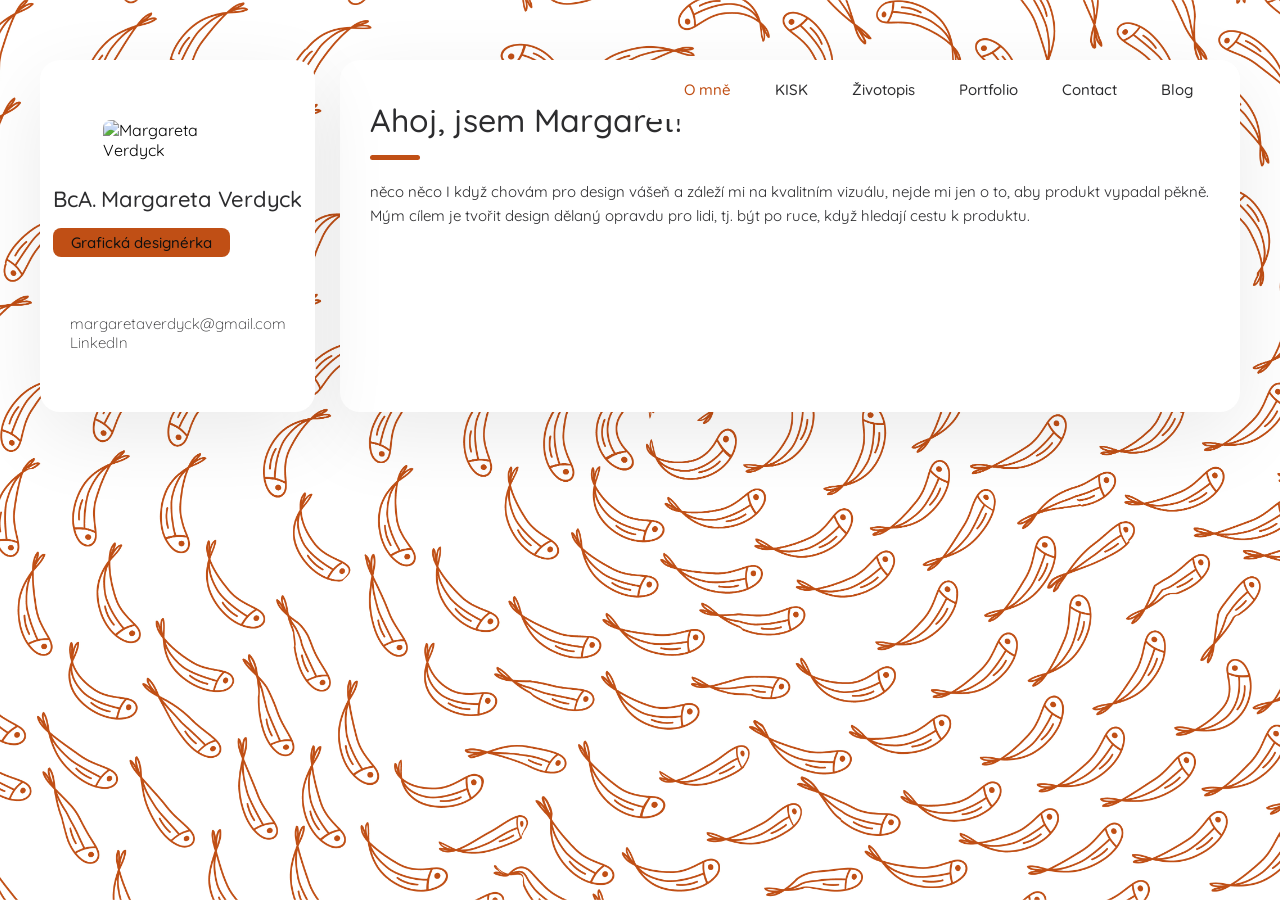
==== commit 5d255bc4: "Update index.html" ====
--- a/index.html
+++ b/index.html
@@ -150,25 +150,29 @@
             <button class="navbar-link" data-nav-link>KISK</button>
           </li>
 
-         <!--  <li class="navbar-item">
+       <li class="navbar-item">
             <button class="navbar-link" data-nav-link>Životopis</button>
-          </li> -->
-
-         <!-- <li class="navbar-item">
+          </li> 
+
+         <li class="navbar-item">
             <button class="navbar-link" data-nav-link>Portfolio</button>
-          </li> -->
-
-          <li class="navbar-item">
+          </li> 
+
+
+         <li class="navbar-item">
+            <button class="navbar-link" data-nav-link>Contact</button>
+          </li> 
+			
+		<li class="navbar-item">
             <button class="navbar-link" data-nav-link>Blog</button>
           </li>
 
-          <!-- <li class="navbar-item">
-            <button class="navbar-link" data-nav-link>Contact</button>
-          </li> -->
-
-        </ul>
-
-      </nav>
+     </ul>
+
+   </nav>
+		
+
+
 
 
 
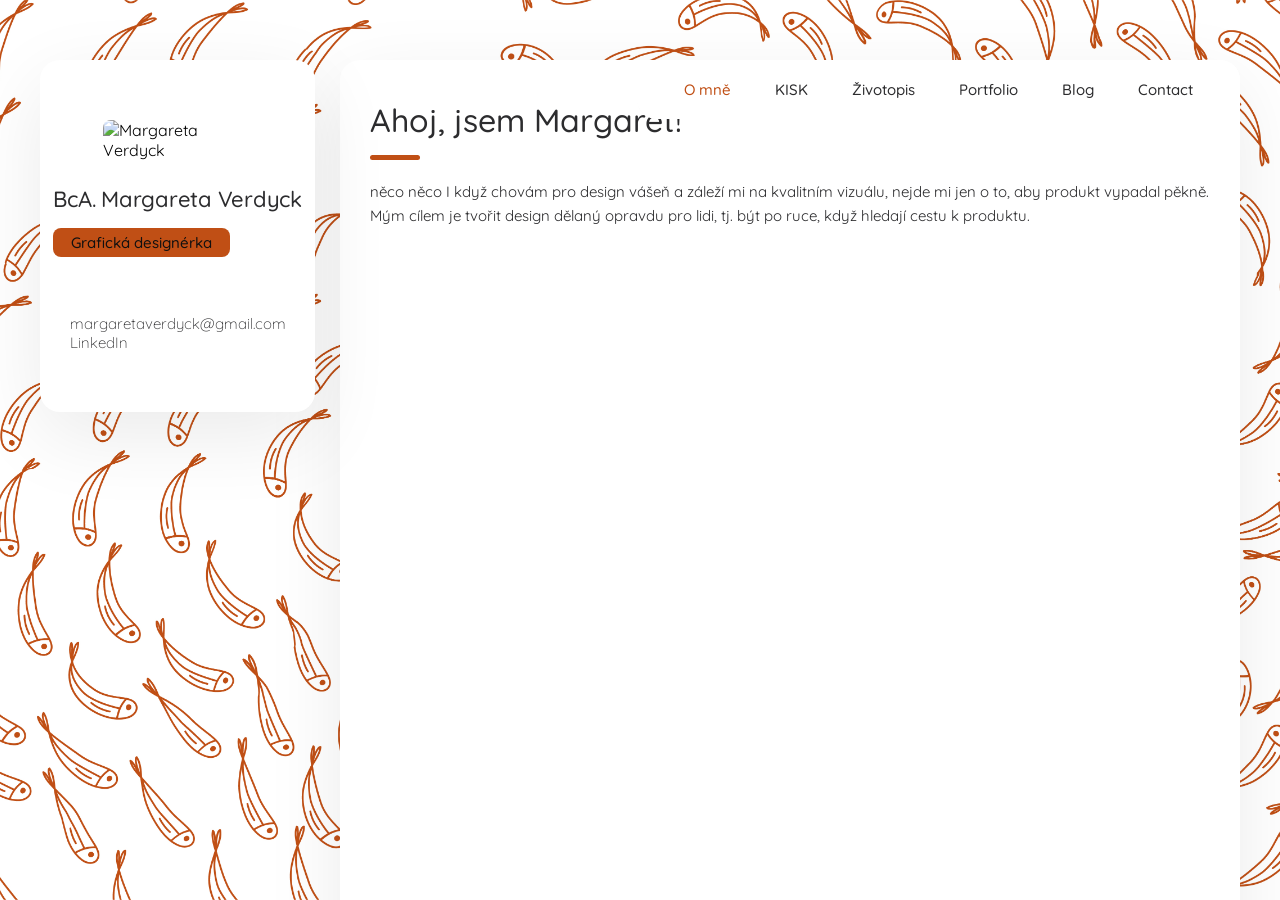
==== commit af4073a2: "Update index.html" ====
--- a/index.html
+++ b/index.html
@@ -157,15 +157,16 @@
          <li class="navbar-item">
             <button class="navbar-link" data-nav-link>Portfolio</button>
           </li> 
-
+			
+		<li class="navbar-item">
+            <button class="navbar-link" data-nav-link>Blog</button>
+          </li>
 
          <li class="navbar-item">
             <button class="navbar-link" data-nav-link>Contact</button>
           </li> 
 			
-		<li class="navbar-item">
-            <button class="navbar-link" data-nav-link>Blog</button>
-          </li>
+
 
      </ul>
 
@@ -394,7 +395,7 @@
 
      
 
-      <article class="resume" data-page="životopis">
+    <!--   <article class="resume" data-page="životopis"> -->
 
         <header>
           <h2 class="h2 article-title"></h2>
@@ -599,7 +600,7 @@
         - #PORTFOLIO
       -->
 
-      <article class="portfolio" data-page="portfolio">
+   <!--    <article class="portfolio" data-page="portfolio"> -->
 
         <header>
           <h2 class="h2 article-title">Portfolio</h2>
@@ -1225,7 +1226,7 @@
         - #CONTACT
       -->
 
-      <article class="contact" data-page="contact">
+      <!--   <article class="contact" data-page="contact">   -->
 
         <header>
           <h2 class="h2 article-title">Kontaktuj mě!</h2>
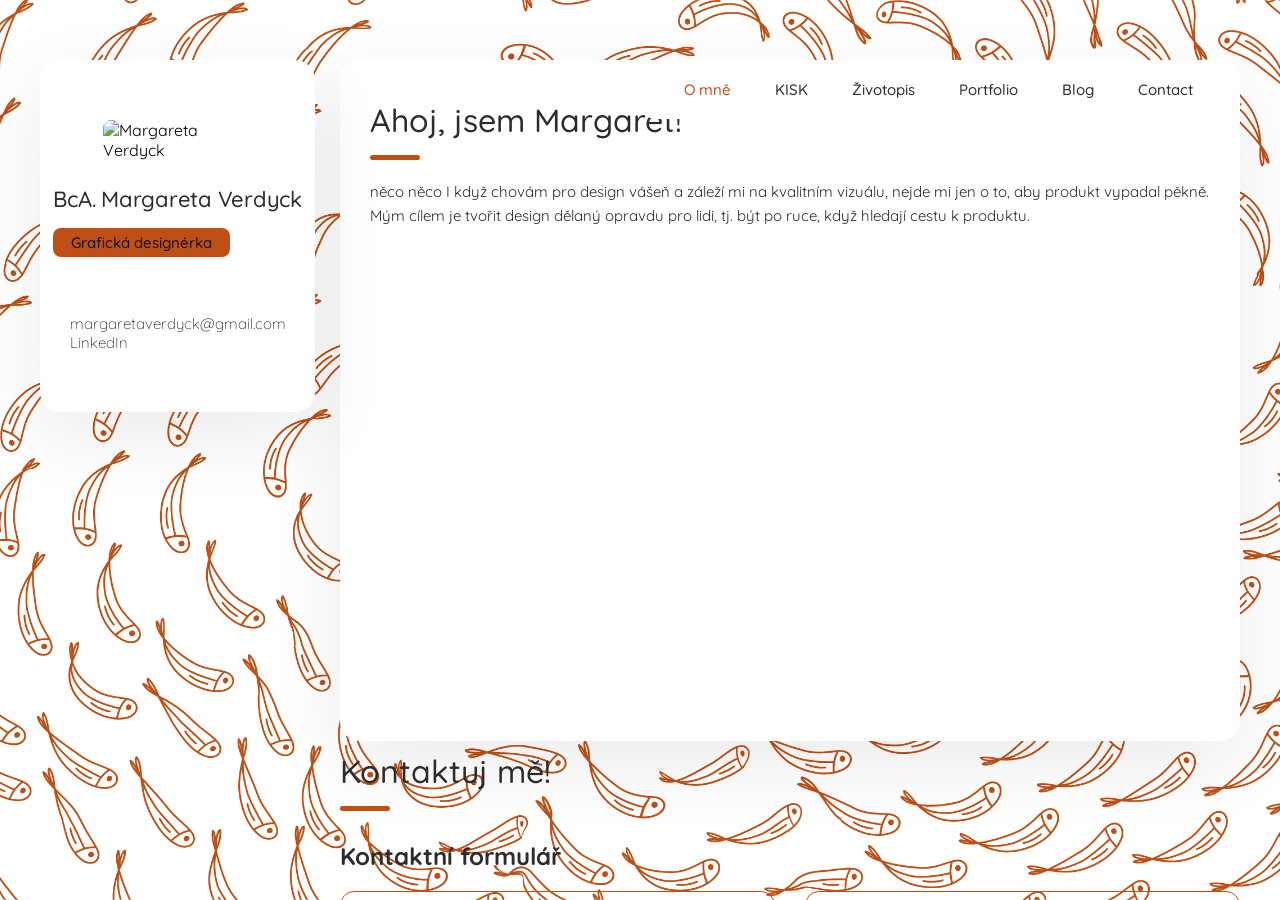
==== commit 256483a7: "Update index.html" ====
--- a/index.html
+++ b/index.html
@@ -395,7 +395,7 @@
 
      
 
-    <!--   <article class="resume" data-page="životopis"> -->
+       <article class="resume" data-page="životopis"> 
 
         <header>
           <h2 class="h2 article-title"></h2>
@@ -405,10 +405,10 @@
 
           <div class="title-wrapper">
             <div class="icon-box">
-              <!-- <ion-icon name="book-outline"></ion-icon> -->
-            </div>
-
-            <h3 class="h3">Vystudovala jsem...</h3>
+              <!-- <ion-icon name="book-outline"></ion-icon> 
+            </div>-->
+
+             <h3 class="h3">Vystudovala jsem...</h3>
           </div>
 
           <ol class="timeline-list">
@@ -470,7 +470,8 @@
           <div class="title-wrapper">
             <div class="icon-box">
               <!-- <ion-icon name="book-outline"></ion-icon> -->
-            </div>
+        
+				</div>
 
             <h3 class="h3">Doteď jsem dělala...</h3>
           </div>
@@ -510,7 +511,8 @@
 
             </li>
 
-            <!-- <li class="timeline-item">
+         
+			  <li class="timeline-item">
 
               <h4 class="h4 timeline-item-title">Web designer</h4>
 
@@ -522,11 +524,11 @@
                 exceptur.
               </p>
 
-            </li> -->
+            </li> 
 
           </ol>
 
-        </section>
+        </section>-->
 
         <!-- <section class="skill">
 
@@ -588,9 +590,9 @@
 
           </ul>
 
-        </section> -->
-
-      </article>
+        </section>
+
+      </article> 
 
 
 
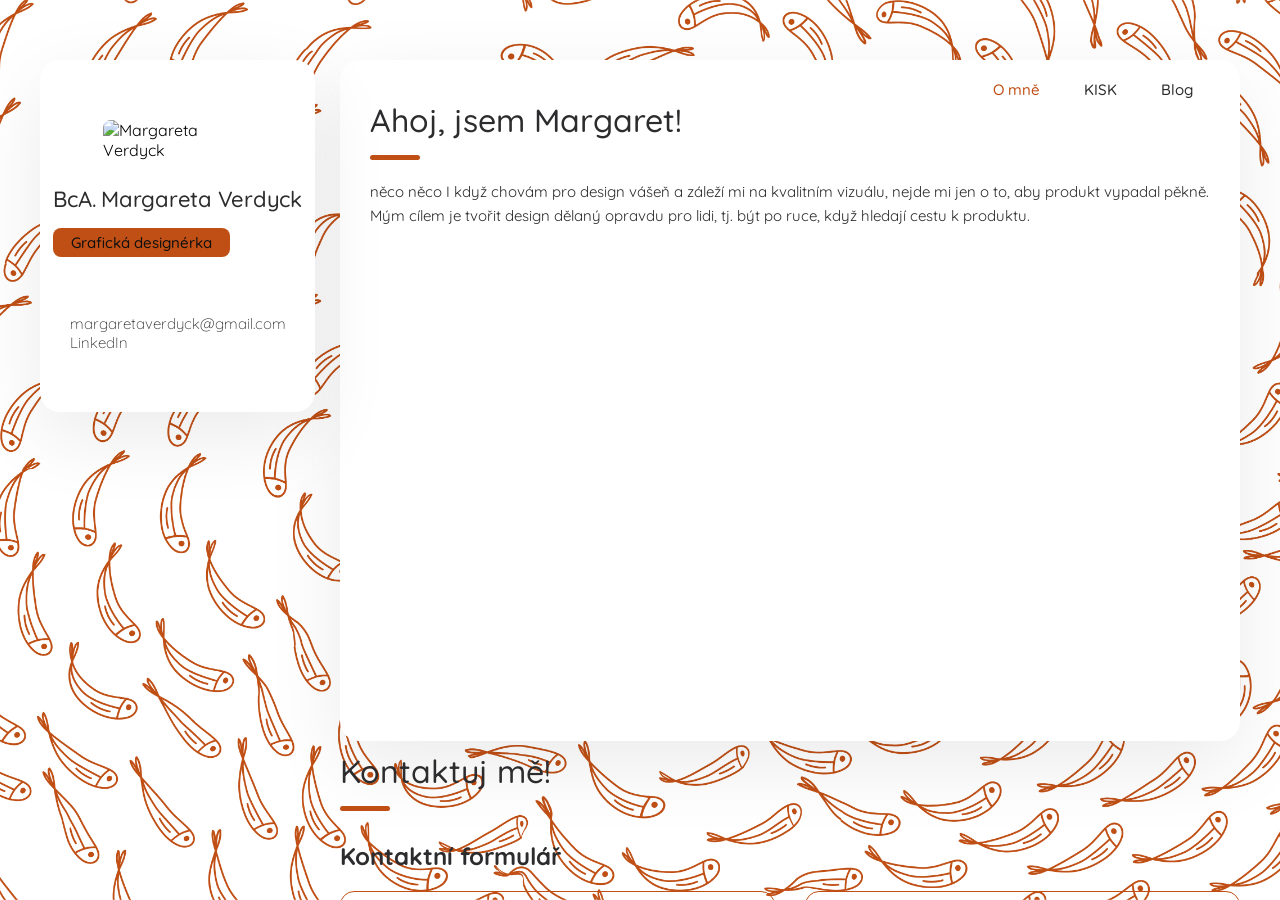
==== commit bb3dbd87: "Update index.html" ====
--- a/index.html
+++ b/index.html
@@ -150,21 +150,21 @@
             <button class="navbar-link" data-nav-link>KISK</button>
           </li>
 
-       <li class="navbar-item">
+     <!--   <li class="navbar-item">
             <button class="navbar-link" data-nav-link>Životopis</button>
           </li> 
 
          <li class="navbar-item">
             <button class="navbar-link" data-nav-link>Portfolio</button>
-          </li> 
+          </li> -->
 			
 		<li class="navbar-item">
             <button class="navbar-link" data-nav-link>Blog</button>
           </li>
 
-         <li class="navbar-item">
+  <!--       <li class="navbar-item">
             <button class="navbar-link" data-nav-link>Contact</button>
-          </li> 
+          </li> -->
 			
 
 
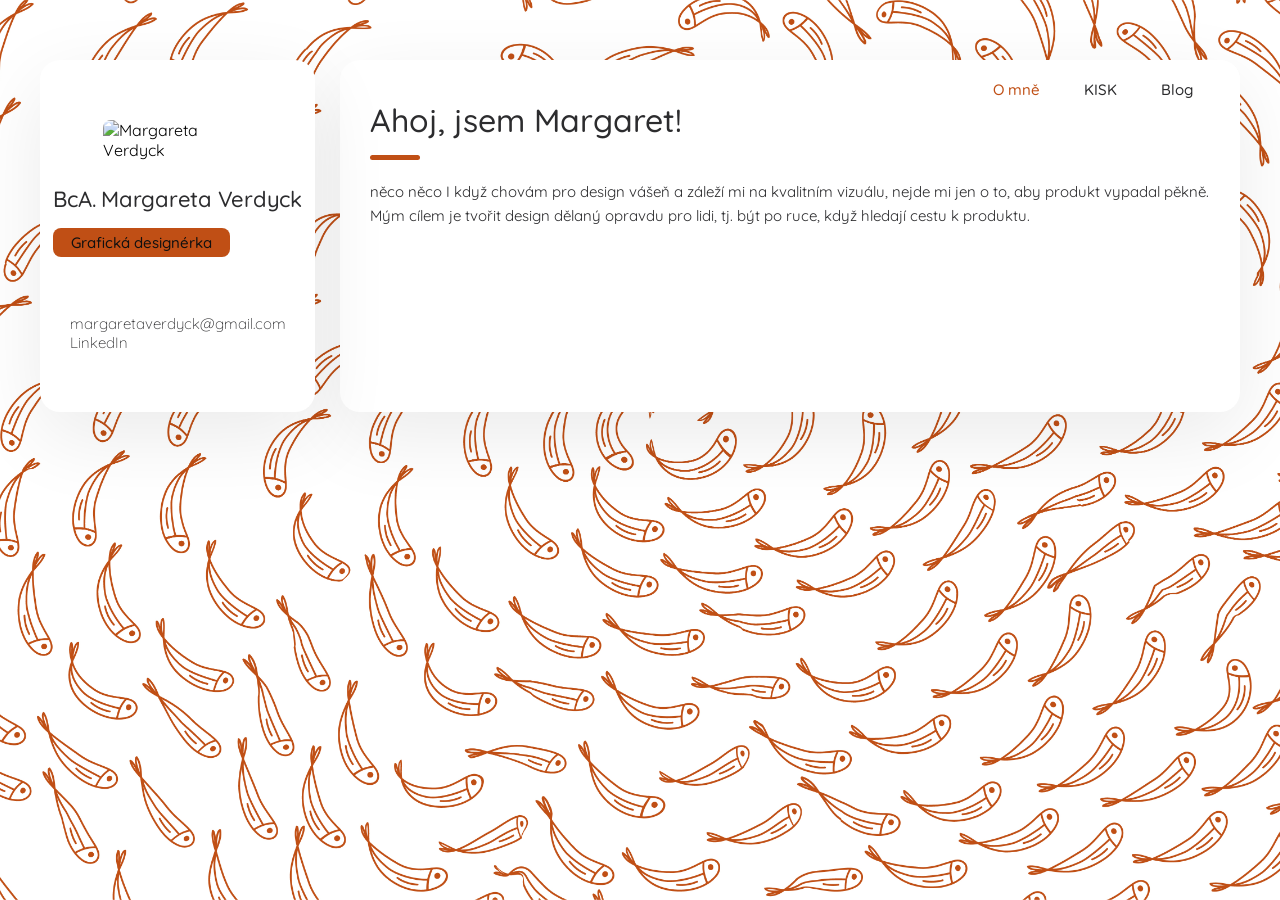
==== commit 38aa38b6: "Update index.html" ====
--- a/index.html
+++ b/index.html
@@ -1230,7 +1230,7 @@
 
       <!--   <article class="contact" data-page="contact">   -->
 
-        <header>
+  <!--        <header>
           <h2 class="h2 article-title">Kontaktuj mě!</h2>
         </header>
 
@@ -1242,7 +1242,7 @@
           </figure>
         </section> -->
 
-        <section class="contact-form">
+ <!--         <section class="contact-form">
 
           <h3 class="h3 form-title">Kontaktní formulář</h3>
 
